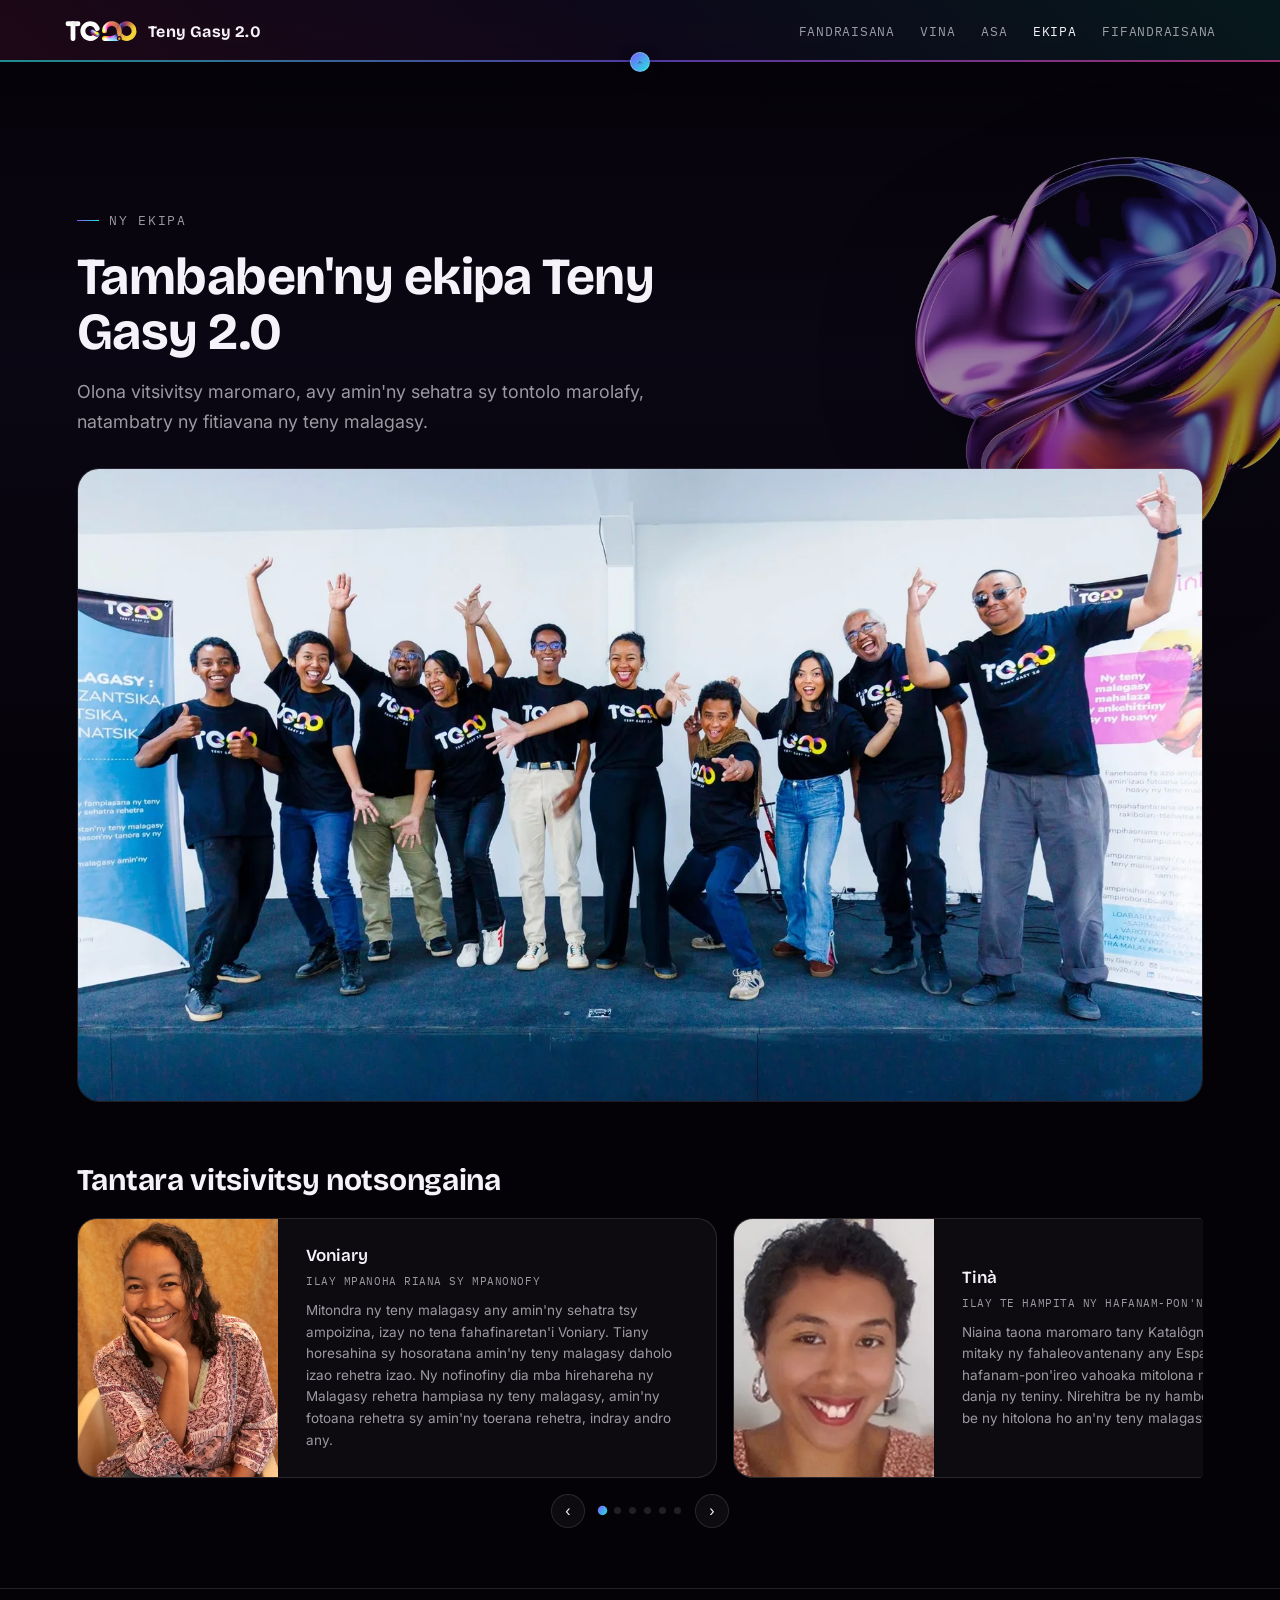
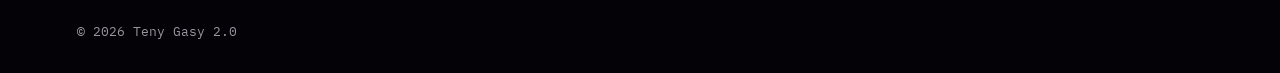
==== ekipa.html @ e1ec0924 "Add files via upload" ====
<!doctype html>
<html lang="mg">
<head>
<meta charset="utf-8" />
<meta name="viewport" content="width=device-width,initial-scale=1" />
<title>Ekipa — Teny Gasy 2.0</title>
<link rel="preconnect" href="https://fonts.googleapis.com">
<link rel="preconnect" href="https://fonts.gstatic.com" crossorigin>
<link href="https://fonts.googleapis.com/css2?family=Bricolage+Grotesque:opsz,wght@12..96,400..800&family=Inter:wght@400;500;600&family=IBM+Plex+Mono:wght@500&display=swap" rel="stylesheet">
<link rel="icon" type="image/svg+xml" href="assets/logo-icon.svg">
<link rel="stylesheet" href="styles.css">
<script src="header.js" defer></script>
<script src="carousel.js" defer></script>
</head>
<body>

<header>
  <div class="header-inner">
  <a href="index.html" class="brand">
    <img class="brand-mark" src="assets/logo-icon.svg" alt="" aria-hidden="true" />
    Teny Gasy 2.0
  </a>
  <nav>
    <a href="index.html">Fandraisana</a>
    <a href="vina.html">Vina</a>
    <a href="hetsika.html">Asa</a>
    <a href="ekipa.html" aria-current="page">Ekipa</a>
    <a href="fifandraisana.html">Fifandraisana</a>
  </nav>
  <button class="navburger" type="button" aria-expanded="false" aria-controls="mobile-nav" aria-label="Sokafy ny safidy">
    <span class="navburger-bar"></span>
    <span class="navburger-bar"></span>
    <span class="navburger-bar"></span>
  </button>
  </div>
  <nav class="mobile-nav" id="mobile-nav"></nav>
  <button class="header-toggle" type="button" aria-expanded="true" aria-label="Hafenoy/Aseho ny lohapejy">
    <svg viewBox="0 0 24 24" fill="none" xmlns="http://www.w3.org/2000/svg"><path d="M6 9l6 6 6-6" stroke="currentColor" stroke-width="2" stroke-linecap="round" stroke-linejoin="round"/></svg>
  </button>
</header>

<!-- EKIPA -->
<section id="ekipa" class="page-hero">
  <div class="blob-wrap"><img class="blob-img blob--ekipa" src="assets/ekipa-blob.webp" alt="" /></div>
  <div class="section-inner">
    <div class="eyebrow">Ny ekipa</div>
    <h1>Tambaben'ny ekipa Teny Gasy 2.0</h1>
    <p class="lede">Olona vitsivitsy maromaro, avy amin'ny sehatra sy tontolo marolafy, natambatry ny fitiavana ny teny malagasy.</p>

    <figure class="team-photo">
      <img src="assets/ekipa/tambabe.webp" alt="Ekipan'ny Teny Gasy 2.0" loading="lazy" />
    </figure>

    <h4 class="team-stories-title">Tantara vitsivitsy notsongaina</h4>

    <div class="carousel carousel--team" data-carousel>
      <div class="carousel-viewport"><div class="carousel-track">

        <div class="carousel-slide team-slide is-active">
          <div class="team-media"><img src="assets/ekipa/voniary.webp" alt="Voniary" loading="lazy" /></div>
          <div class="team-body">
            <h5>Voniary</h5>
            <span class="role">Ilay mpanoha riana sy mpanonofy</span>
            <p>Mitondra ny teny malagasy any amin'ny sehatra tsy ampoizina, izay no tena fahafinaretan'i Voniary. Tiany horesahina sy hosoratana amin'ny teny malagasy daholo izao rehetra izao. Ny nofinofiny dia mba hirehareha ny Malagasy rehetra hampiasa ny teny malagasy, amin'ny fotoana rehetra sy amin'ny toerana rehetra, indray andro any.</p>
          </div>
        </div>

        <div class="carousel-slide team-slide">
          <div class="team-media"><img src="assets/ekipa/tina.webp" alt="Tinà" loading="lazy" /></div>
          <div class="team-body">
            <h5>Tinà</h5>
            <span class="role">Ilay te hampita ny hafanam-pon'ny Katalàna</span>
            <p>Niaina taona maromaro tany Katalôgna sy Galisy, faritra mitaky ny fahaleovantenany any Espana i Tinà ka nahita ny hafanam-pon'ireo vahoaka mitolona mba hanomezan-danja ny teniny. Nirehitra be ny hambom-pony ka vonona be ny hitolona ho an'ny teny malagasy koa izy.</p>
          </div>
        </div>

        <div class="carousel-slide team-slide">
          <div class="team-media"><img src="assets/ekipa/hobiana.webp" alt="Hobiana" loading="lazy" /></div>
          <div class="team-body">
            <h5>Hobiana</h5>
            <span class="role">Ilay sojabe</span>
            <p>I Hobiana no zokibe mampita ny hafatra avy amin'ireo razambe. Izy no mampatsiahy hatrany ny soatoavina malagasy sy ny fanahin'ny teny malagasy ary indrindra manindrom-paingotra mba hanajana ny tsipelina sy ny fitsipipitenenana.</p>
          </div>
        </div>

        <div class="carousel-slide team-slide">
          <div class="team-media"><img src="assets/ekipa/nantenaina.webp" alt="Nantenaina" loading="lazy" /></div>
          <div class="team-body">
            <h5>Nantenaina</h5>
            <span class="role">Izandrikely tsy diso sampam-pianarana</span>
            <p>I Nantenaina irery no nisafidy hiditra ao amin'ny zanatsehatra malagasy tamin'ireo mpianatra 50 iray kilasy taminy. Izy irery koa angamba no nanao izany tao amin'io Sekoly Masina Misely. Adala angamba izy e! Izy anefa resy lahatra fa hisandratra ary hitondra ny teny malagasy hisandratra.</p>
          </div>
        </div>

        <div class="carousel-slide team-slide">
          <div class="team-media"><img src="assets/ekipa/joro.webp" alt="Joro" loading="lazy" /></div>
          <div class="team-body">
            <h5>Joro</h5>
            <span class="role">Ilay mpiondam-boky tsy mpahita tory</span>
            <p>Tsy mahita tory matetika i Joro satria maro ny fanontaniana ao an-dohany ao ka tiany hovaliana avokoa. Mamaky boky sy mamorona lahatsoratra famakafakan-kevitra no mampilamina ny sainy rehefa tonga ireny fotoana ireny. Ny olombelona, indrindra ny Malagasy no anisany lohahevitra ankafiziny.</p>
          </div>
        </div>

        <div class="carousel-slide team-slide">
          <div class="team-media"><img src="assets/ekipa/mose-njo.webp" alt="Mose Njo" loading="lazy" /></div>
          <div class="team-body">
            <h5>Mose Njo</h5>
            <span class="role">Ilay mpamoron-javatra</span>
            <p>Madagasikara hafa, misy teknôlôjia avo lenta sy fiarahamonina mandroso, efa noforoniny. Lalaoantsary miteny malagasy, efa noforoniny. Rakibolana an-jotra sy aplia ahitana voambolana malagasy aman'aliny, efa noforoniny. Dia mbola tsy mitsahatra mamorona ho an'ny teny malagasy foana izy hatramin'izao.</p>
          </div>
        </div>

      </div></div>
      <div class="carousel-controls">
        <button class="carousel-arrow prev" type="button" aria-label="Mpikambana teo aloha">‹</button>
        <div class="carousel-dots"></div>
        <button class="carousel-arrow next" type="button" aria-label="Mpikambana manaraka">›</button>
      </div>
    </div>
  </div>
</section>

<footer>
  <p>© 2026 Teny Gasy 2.0</p>
</footer>



</body>
</html>
---- styles.css ----
:root{
  --bg:#040207;
  --ink:#f6f2fa;
  --muted:rgba(246,242,250,.62);
  --line:rgba(246,242,250,.12);
  --surface:rgba(255,255,255,.04);
  --violet:#7c5cff;
  --magenta:#ff3ea5;
  --cyan:#20e6dd;
  --gold:#ffb020;

  --display: "Bricolage Grotesque", ui-sans-serif, system-ui, sans-serif;
  --body: "Inter", ui-sans-serif, system-ui, sans-serif;
  --mono: "IBM Plex Mono", ui-monospace, monospace;
}

*{box-sizing:border-box}
html{scroll-behavior:smooth}
body{
  margin:0;
  background: linear-gradient(180deg, transparent, rgba(124,92,255,.05) 40%, transparent) fixed, var(--bg);
  color:var(--ink);
  font-family:var(--body);
  -webkit-font-smoothing:antialiased;
  overflow-x:hidden;
}

a{color:inherit}

::selection{ background: var(--violet); color:#fff; }

/* ---------- signature visuals (real liquid-glass renders) ---------- */

.blob-wrap{
  position:absolute;
  inset:0;
  pointer-events:none;
  z-index:0;
  overflow:hidden;
}

.blob-img{
  position:absolute;
  animation: drift 26s ease-in-out infinite;
  will-change: transform;
  filter: drop-shadow(0 20px 50px rgba(0,0,0,.5));
}

@keyframes drift{
  0%,100%{ transform: translate3d(0,0,0) rotate(0deg) scale(1); }
  50%{ transform: translate3d(0,-16px,0) rotate(2deg) scale(1.02); }
}

@media (prefers-reduced-motion: reduce){
  .blob-img{ animation: none; }
}

.blob--hero{
  top:-6%; right:-8%;
  width:min(58vw, 78vh, 680px);
  opacity:.95;
}

.blob--vina{
  width:min(38vw, 460px);
  top:-40px; right:-20px;
  opacity:.95;
}

.blob--hetsika{
  width:min(50vw, 620px);
  bottom:-80px; right:-60px;
  opacity:.8;
}

.blob--ekipa{
  width:min(38vw, 460px);
  top:60px; right:-60px;
  opacity:.6;
}

.blob--contact{
  width:min(40vw, 480px);
  bottom:-100px; right:-60px;
  opacity:.7;
}

header{
  position:sticky; top:0; z-index:50;
  padding:20px clamp(20px,5vw,64px);
  background:
    linear-gradient(220deg, rgba(32,230,221,.10), rgba(124,92,255,.08) 50%, rgba(255,62,165,.10)),
    rgba(4,2,7,.78);
  backdrop-filter: blur(14px);
  transition: padding .35s ease;
}
header::after{
  content:"";
  position:absolute; left:0; right:0; bottom:0;
  height:2px;
  background: linear-gradient(90deg, var(--cyan), var(--violet), var(--magenta));
  opacity:.6;
}

.header-inner{
  display:flex; align-items:center; justify-content:space-between;
  max-height:60px;
  opacity:1;
  overflow:hidden;
  transition: max-height .35s ease, opacity .25s ease .05s;
}

header.is-collapsed{ padding-top:7px; padding-bottom:7px; }
header.is-collapsed .header-inner{
  max-height:0;
  opacity:0;
  pointer-events:none;
  transition: max-height .3s ease, opacity .15s ease;
}

.header-toggle{
  position:absolute; left:50%; bottom:-10px; transform:translateX(-50%);
  width:20px; height:20px;
  display:flex; align-items:center; justify-content:center;
  border-radius:50%;
  border:1px solid rgba(255,255,255,.22);
  background: linear-gradient(135deg, var(--violet), var(--cyan));
  color:#04020c;
  cursor:pointer;
  box-shadow: 0 4px 14px rgba(0,0,0,.4);
  z-index:3;
  transition: transform .2s ease;
}
.header-toggle:hover{ transform:translateX(-50%) scale(1.1); }
.header-toggle svg{
  width:13px; height:13px;
  transform: rotate(180deg);
  transition: transform .3s ease;
}
header.is-collapsed .header-toggle svg{ transform: rotate(0deg); }

.brand{
  display:flex; align-items:center; gap:10px;
  font-family:var(--display);
  font-weight:700;
  font-size:16px;
  letter-spacing:.2px;
  text-decoration:none;
}
.brand-mark{
  width:auto;height:22px;
  display:block;
}

nav{ display:flex; gap:clamp(14px,2vw,30px); }
nav a{
  font-family:var(--mono);
  font-size:12.5px;
  text-transform:uppercase;
  letter-spacing:.06em;
  text-decoration:none;
  color:var(--muted);
  transition: color .2s ease;
}
nav a:hover{ color:var(--ink); }
nav a[aria-current="page"]{ color:var(--ink); }

.navburger{
  display:none;
  flex-direction:column;
  align-items:stretch;
  justify-content:center;
  gap:5px;
  width:32px; height:32px;
  padding:0;
  background:none;
  border:none;
  cursor:pointer;
  flex:0 0 auto;
}
.navburger-bar{
  display:block;
  width:100%; height:2px;
  border-radius:2px;
  background: var(--ink);
  transition: transform .25s ease, opacity .2s ease;
}
header.nav-open .navburger-bar:nth-child(1){ transform: translateY(7px) rotate(45deg); }
header.nav-open .navburger-bar:nth-child(2){ opacity:0; }
header.nav-open .navburger-bar:nth-child(3){ transform: translateY(-7px) rotate(-45deg); }

.mobile-nav{
  display:none;
  flex-direction:column;
  position:absolute; top:100%; left:0; right:0;
  background: rgba(4,2,7,.97);
  backdrop-filter: blur(16px);
  border-top:1px solid var(--line);
  max-height:0;
  overflow:hidden;
  transition: max-height .35s ease;
}
.mobile-nav a{
  padding:17px clamp(20px,5vw,64px);
  font-family:var(--mono);
  font-size:13px;
  text-transform:uppercase;
  letter-spacing:.06em;
  text-decoration:none;
  color:var(--muted);
  border-bottom:1px solid var(--line);
}
.mobile-nav a:last-child{ border-bottom:none; }
.mobile-nav a[aria-current="page"]{ color:var(--ink); }

header.nav-open .mobile-nav{ max-height:70vh; }

section{ position:relative; padding: 120px clamp(20px,6vw,90px); }
.section-inner{ position:relative; z-index:2; max-width:1180px; margin:0 auto; }

.eyebrow{
  font-family:var(--mono);
  font-size:12.5px;
  letter-spacing:.14em;
  text-transform:uppercase;
  color:var(--muted);
  display:flex; align-items:center; gap:10px;
  margin-bottom:22px;
}
.eyebrow::before{
  content:"";
  width:22px; height:1px;
  background: linear-gradient(90deg, var(--violet), var(--cyan));
}

h1,h2,h3{
  font-family:var(--display);
  font-weight:700;
  line-height:1.05;
  letter-spacing:-.01em;
  margin:0;
}

.lede{
  font-size:clamp(16px,1.4vw,19px);
  line-height:1.65;
  color:var(--muted);
  max-width:60ch;
}

.btn{
  display:inline-flex; align-items:center; gap:8px;
  font-family:var(--mono);
  font-size:13px;
  letter-spacing:.04em;
  text-transform:uppercase;
  text-decoration:none;
  color:var(--ink);
  background:var(--surface);
  border:1px solid var(--line);
  padding:13px 20px;
  border-radius:999px;
  transition: border-color .2s ease, transform .15s ease, background .2s ease;
}
.btn:hover{ border-color: rgba(255,255,255,.35); transform: translateY(-1px); }
.btn::after{ content:"→"; transition: transform .2s ease; }
.btn:hover::after{ transform: translateX(3px); }

.btn--solid{
  background: linear-gradient(120deg, var(--violet), var(--magenta));
  border-color: transparent;
  color:#fff;
  font-weight:600;
}

/* ---------- hero (fandraisana) ---------- */

#fandraisana{ padding-top:96px; padding-bottom:40px; min-height:76vh; display:flex; align-items:center; }
#fandraisana .section-inner{ width:100%; }

.hero-copy{ max-width:780px; }
.hero-copy h1{ font-size:clamp(38px, 6vw, 74px); margin:18px 0 22px 0; }
.hero-copy .lede{ margin-bottom:34px; max-width:56ch; }

.hero-cta{ display:flex; gap:14px; flex-wrap:wrap; }

/* ---------- tenin'ny filoha (statement) ---------- */

#teninny-filoha{ padding-top:0; padding-bottom:60px; }

.statement-card{
  position:relative;
  max-width:980px;
  margin-top:40px;
  display:grid;
  grid-template-columns:minmax(220px,280px) 1fr;
  border:1px solid var(--line);
  border-radius:24px;
  background:var(--surface);
  overflow:hidden;
}

.statement-media{ position:relative; min-height:100%; background:var(--bg); }
.statement-media img{
  position:absolute; inset:0;
  width:100%; height:100%;
  object-fit:cover;
  object-position:60% 30%;
  display:block;
}

.statement-body{
  position:relative;
  padding:52px clamp(24px,4vw,56px) 44px;
}

.quote-mark{
  position:absolute;
  top:-6px; left:clamp(20px,4vw,50px);
  font-family:var(--display);
  font-weight:800;
  font-size:150px;
  line-height:1;
  color:transparent;
  -webkit-text-stroke:1px rgba(255,255,255,.16);
  pointer-events:none;
  user-select:none;
}

.statement{ position:relative; z-index:1; max-width:760px; display:grid; gap:20px; margin-top:0; }
.statement p{ color:var(--muted); font-size:16px; line-height:1.75; margin:0; }
.statement em{ font-style:italic; color:var(--ink); }

.statement p:first-of-type::first-letter{
  font-family:var(--display);
  font-weight:800;
  font-size:3.4em;
  line-height:.75;
  float:left;
  padding-right:12px;
  margin-top:6px;
  background:linear-gradient(120deg, var(--violet), var(--magenta));
  -webkit-background-clip:text;
  background-clip:text;
  color:transparent;
}

.statement-card .signature{
  position:relative; z-index:1;
  margin-top:30px;
  padding-top:22px;
  border-top:1px solid var(--line);
  font-family:var(--mono);
  font-size:12.5px;
  letter-spacing:.06em;
  text-transform:uppercase;
  color:var(--muted);
}

@media (max-width:700px){
  .statement-card{ grid-template-columns:1fr; }
  .statement-media{ min-height:260px; }
  #fandraisana{ padding-top:76px; min-height:auto; }
}

/* ---------- page hero (sous-pages) ---------- */

.page-hero{ padding-top:150px; padding-bottom:60px; }
.page-hero h1{ font-size:clamp(32px,4.6vw,52px); max-width:18ch; }

/* ---------- vina ---------- */


.vina-grid{
  display:grid;
  grid-template-columns: 1fr 1fr;
  gap:60px;
  align-items:stretch;
  margin-top:52px;
}

.goal-list{ list-style:none; margin:0; padding:0; display:grid; gap:22px; }
.goal-list li{ display:flex; gap:16px; padding-bottom:22px; border-bottom:1px solid var(--line); }
.goal-list li:last-child{ border-bottom:none; padding-bottom:0; }

.goal-list h4{ font-family:var(--display); font-size:17px; margin:0 0 6px 0; font-weight:600; }
.goal-list p{ margin:0; color:var(--muted); font-size:14px; line-height:1.6; }

/* enlarged goal cards on the Vina page, to fill the height next to the statement column */
#vina .goal-list{
  display:grid;
  grid-template-rows:repeat(3,1fr);
  gap:20px;
  height:100%;
}
#vina .goal-list li{
  display:flex; align-items:center; gap:22px;
  padding:30px clamp(22px,2.4vw,34px);
  border:1px solid var(--line);
  border-radius:20px;
  background:var(--surface);
  transition: border-color .25s ease, transform .25s ease;
}
#vina .goal-list li:hover{ border-color: rgba(255,255,255,.28); transform: translateY(-2px); }

.goal-arrow{
  flex:0 0 auto;
  width:42px; height:42px;
  display:flex; align-items:center; justify-content:center;
}
.goal-arrow svg{ width:100%; height:100%; transition: transform .25s ease; }
#vina .goal-list li:hover .goal-arrow svg{ transform: translate(3px,-3px); }

#vina .goal-list p{ color:var(--ink); font-size:16.5px; line-height:1.55; font-weight:500; }

/* ---------- hetsika (carousels par rubrique) ---------- */

.rubriques{ margin-top:16px; }
.rubrique{ margin-bottom:64px; }
.rubrique:last-child{ margin-bottom:0; }
.rubrique h4{
  font-family:var(--display);
  font-weight:700;
  font-size:clamp(22px, 2.6vw, 30px);
  letter-spacing:-.01em;
  text-transform:none;
  color:var(--ink);
  margin-bottom:20px;
}

.rubrique-desc{
  margin:-8px 0 22px 0;
  color:var(--muted);
  font-size:15px;
  line-height:1.75;
  max-width:900px;
}

.carousel{ position:relative; }

.carousel-viewport{
  overflow:hidden;
  border-radius:4px;
}

.carousel-track{
  display:flex;
  gap:16px;
  cursor:grab;
  touch-action:pan-y;
  will-change:transform;
  transition: transform .5s cubic-bezier(.22,.85,.32,1);
  -webkit-user-select:none;
  user-select:none;
}
.carousel-track.is-dragging{
  transition:none;
  cursor:grabbing;
}

.carousel-slide{
  position:relative;
  flex:0 0 auto;
  width:min(560px, 84vw);
  aspect-ratio:16/10;
  border-radius:20px;
  overflow:hidden;
  border:1px solid var(--line);
  background:var(--bg);
  margin:0;
}
.carousel-slide img{
  width:100%; height:100%;
  object-fit:cover;
  display:block;
  -webkit-user-drag:none;
  pointer-events:none;
}
.carousel-slide figcaption{
  position:absolute; inset:auto 0 0 0;
  display:flex; flex-direction:column; gap:4px;
  padding:26px clamp(18px,3vw,28px) 18px;
  background:linear-gradient(180deg, transparent, rgba(4,2,7,.92) 65%);
  opacity:0;
  transform:translateY(10px);
  transition: opacity .45s ease, transform .45s ease;
}
.carousel-slide.is-active figcaption{ opacity:1; transform:translateY(0); }

.rc-title{ font-family:var(--display); font-weight:600; font-size:15.5px; color:var(--ink); }
.rc-date{ font-family:var(--mono); font-size:11px; letter-spacing:.06em; text-transform:uppercase; color:var(--muted); }

.carousel-controls{
  display:flex; align-items:center; justify-content:center;
  gap:14px; margin-top:16px;
}
.carousel-arrow{
  width:34px; height:34px; border-radius:50%;
  border:1px solid var(--line); background:var(--surface);
  color:var(--ink); font-size:16px; line-height:1;
  cursor:pointer;
  display:flex; align-items:center; justify-content:center;
  transition: border-color .2s ease, transform .15s ease;
}
.carousel-arrow:hover{ border-color:rgba(255,255,255,.35); transform:translateY(-1px); }

.carousel-dots{ display:flex; gap:8px; }
.carousel-dot{
  width:7px; height:7px; border-radius:50%;
  background:var(--line); border:none; padding:0;
  cursor:pointer;
  transition: background .2s ease, transform .2s ease;
}
.carousel-dot.is-active{
  background: linear-gradient(120deg, var(--violet), var(--cyan));
  transform: scale(1.35);
}

.rubrique--links{ padding-top:36px; border-top:1px solid var(--line); }
.link-row{ display:flex; gap:12px; flex-wrap:wrap; margin-top:18px; }

.section-subhead{
  font-size:20px;
  margin-top:64px;
}

/* ---------- ekipa ---------- */

.team-photo{
  margin:32px 0 60px 0;
  border-radius:22px;
  overflow:hidden;
  border:1px solid var(--line);
  aspect-ratio:16/9;
}
.team-photo img{ width:100%; height:100%; object-fit:cover; display:block; }

.team-stories-title{
  font-family:var(--display);
  font-weight:700;
  font-size:clamp(22px, 2.6vw, 30px);
  letter-spacing:-.01em;
  color:var(--ink);
  margin-bottom:20px;
}

.carousel--team .carousel-slide{
  width:min(640px, 88vw);
  aspect-ratio:auto;
  display:grid;
  grid-template-columns:200px 1fr;
  background:var(--surface);
}
.team-media{ position:relative; }
.team-media img{ position:absolute; inset:0; width:100%; height:100%; object-fit:cover; display:block; }
.team-body{
  padding:26px 28px;
  display:flex;
  flex-direction:column;
  justify-content:center;
  gap:8px;
}
.team-body h5{ font-family:var(--display); font-size:17px; margin:0; font-weight:600; color:var(--ink); }
.team-body .role{ font-family:var(--mono); font-size:11px; letter-spacing:.05em; text-transform:uppercase; color:var(--muted); }
.team-body p{ margin:4px 0 0 0; font-size:13.5px; line-height:1.6; color:var(--muted); }

@media (max-width:600px){
  .carousel--team .carousel-slide{ grid-template-columns:1fr; }
  .team-media{ height:220px; }
  .team-media img{ object-position: center 18%; }
  .team-media img[src*="tina"]{ object-position: center 30%; }
  .team-media img[src*="mose-njo"]{ object-position: center 30%; }
  .team-media img[src*="joro"]{ object-position: center 32%; }
}

/* ---------- fifandraisana ---------- */

#fifandraisana{ padding-bottom:140px; }

.reason-list{
  display:grid;
  grid-template-columns:repeat(3, 1fr);
  gap:16px;
  margin-top:40px;
  max-width:900px;
}
.reason-item{
  display:flex; flex-direction:column; gap:16px;
  padding:24px;
  border:1px solid var(--line);
  border-radius:18px;
  background:var(--surface);
}
.reason-icon{
  width:36px; height:36px;
  display:flex; align-items:center; justify-content:center;
}
.reason-icon svg{ width:100%; height:100%; }
.reason-item p{ margin:0; font-size:14.5px; line-height:1.6; color:var(--muted); }

.contact-grid{
  margin-top:52px;
  display:grid;
  grid-template-columns:repeat(auto-fit,minmax(240px,1fr));
  gap:16px;
}

.contact-card{
  border:1px solid var(--line);
  border-radius:18px;
  padding:22px;
  background:var(--surface);
  display:flex; flex-direction:column; gap:14px;
}

.contact-icon{
  width:38px; height:38px;
  border-radius:12px;
  border:1px solid var(--line);
  display:flex; align-items:center; justify-content:center;
}
.contact-icon svg{ width:19px; height:19px; }

.contact-card .label{ font-family:var(--mono); font-size:11.5px; text-transform:uppercase; letter-spacing:.06em; color:var(--muted); }
.contact-card .value{ font-size:15px; word-break:break-word; }
.contact-card .btn{ align-self:flex-start; }

.contact-link{
  display:inline-flex; align-items:center; gap:6px;
  font-family:var(--display);
  font-weight:600;
  font-size:15px;
  color:var(--ink);
  text-decoration:none;
  align-self:flex-start;
}
.contact-link .arrow{
  transition: transform .2s ease;
  color:var(--cyan);
}
.contact-link:hover .arrow{ transform: translate(3px,-3px); }

footer{
  padding:34px clamp(20px,6vw,90px);
  border-top:1px solid var(--line);
  display:flex; justify-content:space-between; align-items:center;
  flex-wrap:wrap; gap:12px;
}
footer p{ margin:0; font-size:12.5px; color:var(--muted); font-family:var(--mono); }

/* ---------- responsive ---------- */

@media (max-width: 860px){
  .header-inner > nav{ display:none; }
  .navburger{ display:flex; }
  .mobile-nav{ display:flex; }
  .vina-grid{ grid-template-columns:1fr; gap:36px; }
  #vina .goal-list{ height:auto; }
  .blob--hero{ width:80vw; height:80vw; top:-4%; right:-20%; opacity:.7; }
  .reason-list{ grid-template-columns:1fr; }
}

@media (max-width:520px){
  .carousel--team .carousel-slide{ width:min(420px, 88vw); }
  .statement-body{ padding-left:clamp(20px,4vw,56px); padding-right:clamp(20px,4vw,56px); }
  footer{ flex-direction:column; align-items:flex-start; }
}

/* placé en dernier pour bien l'emporter sur les règles non-responsive ci-dessus */
@media (max-width:700px){
  section{ padding-top:72px; padding-bottom:72px; }
  .page-hero{ padding-top:100px; padding-bottom:36px; }
  #fifandraisana{ padding-bottom:80px; }
}

:focus-visible{ outline:2px solid var(--cyan); outline-offset:3px; }
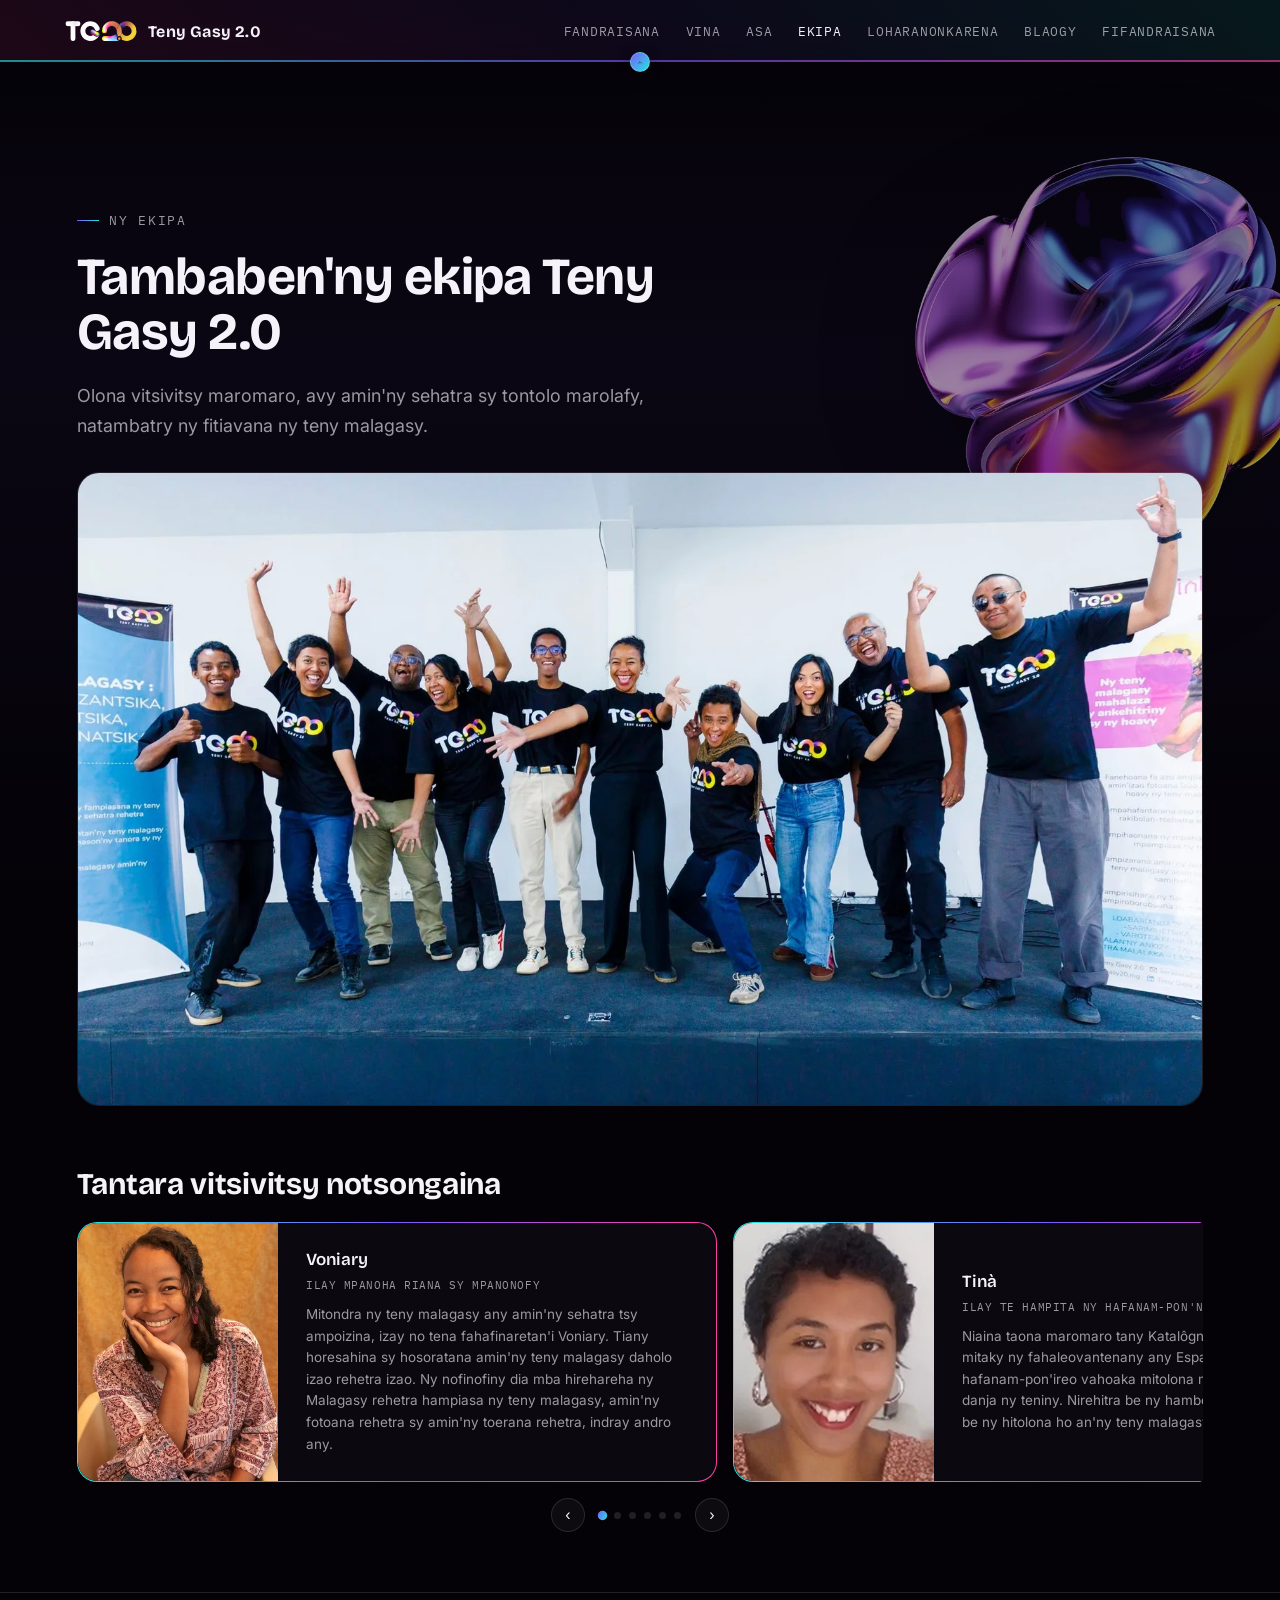
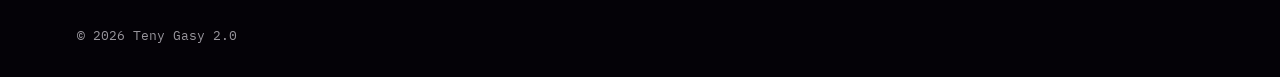
==== commit a4b013f4: "Add files via upload" ====
--- a/ekipa.html
+++ b/ekipa.html
@@ -9,8 +9,7 @@
 <link href="https://fonts.googleapis.com/css2?family=Bricolage+Grotesque:opsz,wght@12..96,400..800&family=Inter:wght@400;500;600&family=IBM+Plex+Mono:wght@500&display=swap" rel="stylesheet">
 <link rel="icon" type="image/svg+xml" href="assets/logo-icon.svg">
 <link rel="stylesheet" href="styles.css">
-<script src="header.js" defer></script>
-<script src="carousel.js" defer></script>
+<script src="main.js" defer></script>
 </head>
 <body>
 
@@ -25,6 +24,8 @@
     <a href="vina.html">Vina</a>
     <a href="hetsika.html">Asa</a>
     <a href="ekipa.html" aria-current="page">Ekipa</a>
+    <a href="loharanonkarena.html">Loharanonkarena</a>
+    <a href="blaogy.html">Blaogy</a>
     <a href="fifandraisana.html">Fifandraisana</a>
   </nav>
   <button class="navburger" type="button" aria-expanded="false" aria-controls="mobile-nav" aria-label="Sokafy ny safidy">
@@ -43,70 +44,82 @@
 <section id="ekipa" class="page-hero">
   <div class="blob-wrap"><img class="blob-img blob--ekipa" src="assets/ekipa-blob.webp" alt="" /></div>
   <div class="section-inner">
-    <div class="eyebrow">Ny ekipa</div>
-    <h1>Tambaben'ny ekipa Teny Gasy 2.0</h1>
-    <p class="lede">Olona vitsivitsy maromaro, avy amin'ny sehatra sy tontolo marolafy, natambatry ny fitiavana ny teny malagasy.</p>
+    <div class="eyebrow reveal">Ny ekipa</div>
+    <h1 class="reveal">Tambaben'ny ekipa Teny Gasy 2.0</h1>
+    <p class="lede reveal">Olona vitsivitsy maromaro, avy amin'ny sehatra sy tontolo marolafy, natambatry ny fitiavana ny teny malagasy.</p>
 
-    <figure class="team-photo">
+    <figure class="team-photo reveal">
       <img src="assets/ekipa/tambabe.webp" alt="Ekipan'ny Teny Gasy 2.0" loading="lazy" />
     </figure>
 
-    <h4 class="team-stories-title">Tantara vitsivitsy notsongaina</h4>
+    <h4 class="team-stories-title reveal">Tantara vitsivitsy notsongaina</h4>
 
-    <div class="carousel carousel--team" data-carousel>
+    <div class="carousel carousel--team reveal" data-carousel>
       <div class="carousel-viewport"><div class="carousel-track">
 
         <div class="carousel-slide team-slide is-active">
+          <div class="team-slide-inner">
           <div class="team-media"><img src="assets/ekipa/voniary.webp" alt="Voniary" loading="lazy" /></div>
           <div class="team-body">
             <h5>Voniary</h5>
             <span class="role">Ilay mpanoha riana sy mpanonofy</span>
             <p>Mitondra ny teny malagasy any amin'ny sehatra tsy ampoizina, izay no tena fahafinaretan'i Voniary. Tiany horesahina sy hosoratana amin'ny teny malagasy daholo izao rehetra izao. Ny nofinofiny dia mba hirehareha ny Malagasy rehetra hampiasa ny teny malagasy, amin'ny fotoana rehetra sy amin'ny toerana rehetra, indray andro any.</p>
           </div>
+          </div>
         </div>
 
         <div class="carousel-slide team-slide">
+          <div class="team-slide-inner">
           <div class="team-media"><img src="assets/ekipa/tina.webp" alt="Tinà" loading="lazy" /></div>
           <div class="team-body">
             <h5>Tinà</h5>
             <span class="role">Ilay te hampita ny hafanam-pon'ny Katalàna</span>
             <p>Niaina taona maromaro tany Katalôgna sy Galisy, faritra mitaky ny fahaleovantenany any Espana i Tinà ka nahita ny hafanam-pon'ireo vahoaka mitolona mba hanomezan-danja ny teniny. Nirehitra be ny hambom-pony ka vonona be ny hitolona ho an'ny teny malagasy koa izy.</p>
           </div>
+          </div>
         </div>
 
         <div class="carousel-slide team-slide">
+          <div class="team-slide-inner">
           <div class="team-media"><img src="assets/ekipa/hobiana.webp" alt="Hobiana" loading="lazy" /></div>
           <div class="team-body">
             <h5>Hobiana</h5>
             <span class="role">Ilay sojabe</span>
             <p>I Hobiana no zokibe mampita ny hafatra avy amin'ireo razambe. Izy no mampatsiahy hatrany ny soatoavina malagasy sy ny fanahin'ny teny malagasy ary indrindra manindrom-paingotra mba hanajana ny tsipelina sy ny fitsipipitenenana.</p>
           </div>
+          </div>
         </div>
 
         <div class="carousel-slide team-slide">
+          <div class="team-slide-inner">
           <div class="team-media"><img src="assets/ekipa/nantenaina.webp" alt="Nantenaina" loading="lazy" /></div>
           <div class="team-body">
             <h5>Nantenaina</h5>
             <span class="role">Izandrikely tsy diso sampam-pianarana</span>
             <p>I Nantenaina irery no nisafidy hiditra ao amin'ny zanatsehatra malagasy tamin'ireo mpianatra 50 iray kilasy taminy. Izy irery koa angamba no nanao izany tao amin'io Sekoly Masina Misely. Adala angamba izy e! Izy anefa resy lahatra fa hisandratra ary hitondra ny teny malagasy hisandratra.</p>
           </div>
+          </div>
         </div>
 
         <div class="carousel-slide team-slide">
+          <div class="team-slide-inner">
           <div class="team-media"><img src="assets/ekipa/joro.webp" alt="Joro" loading="lazy" /></div>
           <div class="team-body">
             <h5>Joro</h5>
             <span class="role">Ilay mpiondam-boky tsy mpahita tory</span>
             <p>Tsy mahita tory matetika i Joro satria maro ny fanontaniana ao an-dohany ao ka tiany hovaliana avokoa. Mamaky boky sy mamorona lahatsoratra famakafakan-kevitra no mampilamina ny sainy rehefa tonga ireny fotoana ireny. Ny olombelona, indrindra ny Malagasy no anisany lohahevitra ankafiziny.</p>
           </div>
+          </div>
         </div>
 
         <div class="carousel-slide team-slide">
+          <div class="team-slide-inner">
           <div class="team-media"><img src="assets/ekipa/mose-njo.webp" alt="Mose Njo" loading="lazy" /></div>
           <div class="team-body">
             <h5>Mose Njo</h5>
             <span class="role">Ilay mpamoron-javatra</span>
             <p>Madagasikara hafa, misy teknôlôjia avo lenta sy fiarahamonina mandroso, efa noforoniny. Lalaoantsary miteny malagasy, efa noforoniny. Rakibolana an-jotra sy aplia ahitana voambolana malagasy aman'aliny, efa noforoniny. Dia mbola tsy mitsahatra mamorona ho an'ny teny malagasy foana izy hatramin'izao.</p>
+          </div>
           </div>
         </div>
 
@@ -124,7 +137,5 @@
   <p>© 2026 Teny Gasy 2.0</p>
 </footer>
 
-
-
 </body>
 </html>
--- a/styles.css
+++ b/styles.css
@@ -7,7 +7,6 @@
   --violet:#7c5cff;
   --magenta:#ff3ea5;
   --cyan:#20e6dd;
-  --gold:#ffb020;
 
   --display: "Bricolage Grotesque", ui-sans-serif, system-ui, sans-serif;
   --body: "Inter", ui-sans-serif, system-ui, sans-serif;
@@ -242,11 +241,13 @@
 }
 
 .lede{
+  margin:0;
   font-size:clamp(16px,1.4vw,19px);
   line-height:1.65;
   color:var(--muted);
   max-width:60ch;
 }
+.lede--full{ max-width:none; }
 
 .btn{
   display:inline-flex; align-items:center; gap:8px;
@@ -266,13 +267,6 @@
 .btn::after{ content:"→"; transition: transform .2s ease; }
 .btn:hover::after{ transform: translateX(3px); }
 
-.btn--solid{
-  background: linear-gradient(120deg, var(--violet), var(--magenta));
-  border-color: transparent;
-  color:#fff;
-  font-weight:600;
-}
-
 /* ---------- hero (fandraisana) ---------- */
 
 #fandraisana{ padding-top:96px; padding-bottom:40px; min-height:76vh; display:flex; align-items:center; }
@@ -280,23 +274,93 @@
 
 .hero-copy{ max-width:780px; }
 .hero-copy h1{ font-size:clamp(38px, 6vw, 74px); margin:18px 0 22px 0; }
-.hero-copy .lede{ margin-bottom:34px; max-width:56ch; }
-
-.hero-cta{ display:flex; gap:14px; flex-wrap:wrap; }
+
+/* cartes de navigation vers les 6 autres pages */
+.nav-cards{
+  display:grid;
+  grid-template-columns:1fr 1fr;
+  gap:18px;
+}
+
+.nav-card{
+  display:block;
+  border-radius:22px;
+  padding:1.5px;
+  background: linear-gradient(90deg, var(--cyan), var(--violet), var(--magenta));
+  text-decoration:none;
+  color:var(--ink);
+  transition: transform .3s ease, filter .3s ease;
+}
+.nav-card:hover{
+  transform:translateY(-4px);
+  filter: brightness(1.3) saturate(1.2);
+}
+
+.nav-card-inner{
+  display:flex;
+  flex-direction:column;
+  height:100%;
+  padding:28.5px 24.5px;
+  border-radius:20.5px;
+  background:#0b0810;
+}
+
+.nav-card h3{ font-size:21px; margin-bottom:14px; }
+
+.nav-card-list{ list-style:none; margin:0 0 24px 0; padding:0; display:grid; gap:8px; }
+.nav-card-list--split{ grid-template-columns:1fr 1fr; column-gap:16px; }
+.nav-card-list li{
+  position:relative;
+  padding-left:15px;
+  color:var(--muted);
+  font-size:14.5px;
+  line-height:1.5;
+}
+.nav-card-list li::before{
+  content:"";
+  position:absolute; left:0; top:.55em;
+  width:6px; height:6px; border-radius:50%;
+  background: linear-gradient(135deg, var(--cyan), var(--magenta));
+}
+
+.nav-card-cta{
+  margin-top:auto;
+  align-self:flex-start;
+  display:inline-flex; align-items:center; gap:8px;
+  font-family:var(--mono); font-size:12.5px;
+  text-transform:uppercase; letter-spacing:.05em;
+  color:var(--ink);
+  padding-top:10px;
+}
+.nav-card-cta .arrow{
+  background: linear-gradient(90deg, var(--cyan), var(--magenta));
+  -webkit-background-clip:text;
+  background-clip:text;
+  color:transparent;
+  transition: transform .2s ease;
+}
+.nav-card:hover .nav-card-cta .arrow{ transform:translateX(4px); }
+
+#teasers{ padding-top:20px; }
 
 /* ---------- tenin'ny filoha (statement) ---------- */
 
-#teninny-filoha{ padding-top:0; padding-bottom:60px; }
+#teninny-filoha{ padding-top:0; }
 
 .statement-card{
   position:relative;
   max-width:980px;
   margin-top:40px;
+  border-radius:24px;
+  padding:1px;
+  background: linear-gradient(90deg, var(--cyan), var(--violet), var(--magenta));
+}
+
+.statement-card-inner{
   display:grid;
   grid-template-columns:minmax(220px,280px) 1fr;
-  border:1px solid var(--line);
-  border-radius:24px;
-  background:var(--surface);
+  border-radius:23px;
+  background:#0b0810;
   overflow:hidden;
 }
 
@@ -358,7 +422,7 @@
 }
 
 @media (max-width:700px){
-  .statement-card{ grid-template-columns:1fr; }
+  .statement-card-inner{ grid-template-columns:1fr; }
   .statement-media{ min-height:260px; }
   #fandraisana{ padding-top:76px; min-height:auto; }
 }
@@ -366,7 +430,7 @@
 /* ---------- page hero (sous-pages) ---------- */
 
 .page-hero{ padding-top:150px; padding-bottom:60px; }
-.page-hero h1{ font-size:clamp(32px,4.6vw,52px); max-width:18ch; }
+.page-hero h1{ font-size:clamp(32px,4.6vw,52px); max-width:18ch; margin-bottom:22px; }
 
 /* ---------- vina ---------- */
 
@@ -394,14 +458,21 @@
   height:100%;
 }
 #vina .goal-list li{
+  display:block;
+  border-radius:20px;
+  border-bottom:none;
+  padding:1px;
+  background: linear-gradient(90deg, var(--cyan), var(--violet), var(--magenta));
+}
+.goal-card-inner{
   display:flex; align-items:center; gap:22px;
+  height:100%;
   padding:30px clamp(22px,2.4vw,34px);
-  border:1px solid var(--line);
-  border-radius:20px;
-  background:var(--surface);
-  transition: border-color .25s ease, transform .25s ease;
-}
-#vina .goal-list li:hover{ border-color: rgba(255,255,255,.28); transform: translateY(-2px); }
+  border-radius:19px;
+  background:#0b0810;
+  transition: transform .25s ease, filter .3s ease;
+}
+#vina .goal-list li:hover .goal-card-inner{ transform: translateY(-2px); filter: brightness(1.15) saturate(1.15); }
 
 .goal-arrow{
   flex:0 0 auto;
@@ -418,14 +489,15 @@
 .rubriques{ margin-top:16px; }
 .rubrique{ margin-bottom:64px; }
 .rubrique:last-child{ margin-bottom:0; }
-.rubrique h4{
+.rubrique h2,
+.team-stories-title,
+.section-subtitle{
   font-family:var(--display);
   font-weight:700;
   font-size:clamp(22px, 2.6vw, 30px);
   letter-spacing:-.01em;
-  text-transform:none;
   color:var(--ink);
-  margin-bottom:20px;
+  margin:0 0 20px 0;
 }
 
 .rubrique-desc{
@@ -519,9 +591,114 @@
 .rubrique--links{ padding-top:36px; border-top:1px solid var(--line); }
 .link-row{ display:flex; gap:12px; flex-wrap:wrap; margin-top:18px; }
 
-.section-subhead{
-  font-size:20px;
-  margin-top:64px;
+/* ---------- loharanonkarena (ressources) ---------- */
+
+.blob--loharanonkarena{
+  width:min(38vw, 460px);
+  top:-40px; right:-20px;
+  opacity:.55;
+}
+
+.blob--blaogy{
+  width:min(40vw, 480px);
+  top:60px; right:-60px;
+  opacity:.6;
+}
+
+.resource-card{
+  border-radius:20px;
+  padding:1.5px;
+  background: linear-gradient(90deg, var(--cyan), var(--violet), var(--magenta));
+  margin-top:28px;
+}
+
+.resource-card-inner{
+  display:grid;
+  grid-template-columns:minmax(200px,260px) 1fr;
+  border-radius:18.5px;
+  background:#0b0810;
+  overflow:hidden;
+}
+
+.resource-media{ position:relative; min-height:100%; background:var(--bg); }
+.resource-media img{
+  position:absolute; inset:0;
+  width:100%; height:100%;
+  object-fit:cover;
+  display:block;
+}
+.resource-media img[src*="vaofiteny-toekarena"]{
+  object-position:center top;
+}
+
+.resource-body{ padding:30px clamp(22px,3vw,36px); }
+
+@media (max-width:760px){
+  .resource-card-inner{ grid-template-columns:1fr; }
+  .resource-media{ min-height:220px; }
+}
+
+.resource-cols{
+  list-style:none;
+  margin:0;
+  padding:0;
+  display:grid;
+  gap:26px 30px;
+}
+.resource-cols--2{ grid-template-columns:1fr 1fr; }
+.resource-cols--3{ grid-template-columns:1fr 1fr 1fr; }
+
+.resource-cols li{
+  position:relative;
+  padding-left:16px;
+  display:flex;
+  flex-direction:column;
+  align-items:flex-start;
+  gap:8px;
+}
+.resource-cols li::before{
+  content:"";
+  position:absolute; left:0; top:.45em;
+  width:6px; height:6px; border-radius:50%;
+  background: linear-gradient(135deg, var(--cyan), var(--magenta));
+}
+
+.resource-info h3{
+  font-family:var(--display);
+  font-weight:600;
+  font-size:14.5px;
+  line-height:1.35;
+  color:var(--ink);
+  margin:0 0 4px 0;
+}
+.resource-meta{
+  margin:0;
+  font-family:var(--mono);
+  font-size:11px;
+  letter-spacing:.02em;
+  color:var(--muted);
+}
+
+.resource-link{
+  display:inline-flex; align-items:center; gap:6px;
+  font-family:var(--mono); font-size:11.5px;
+  text-transform:uppercase; letter-spacing:.05em;
+  color:var(--ink);
+  text-decoration:none;
+  white-space:nowrap;
+}
+.resource-link .arrow{
+  background: linear-gradient(90deg, var(--cyan), var(--magenta));
+  -webkit-background-clip:text;
+  background-clip:text;
+  color:transparent;
+  transition: transform .2s ease;
+}
+.resource-link:hover .arrow{ transform:translate(3px,-2px); }
+
+@media (max-width:760px){
+  .resource-cols--2,
+  .resource-cols--3{ grid-template-columns:1fr; }
 }
 
 /* ---------- ekipa ---------- */
@@ -535,21 +712,20 @@
 }
 .team-photo img{ width:100%; height:100%; object-fit:cover; display:block; }
 
-.team-stories-title{
-  font-family:var(--display);
-  font-weight:700;
-  font-size:clamp(22px, 2.6vw, 30px);
-  letter-spacing:-.01em;
-  color:var(--ink);
-  margin-bottom:20px;
-}
-
 .carousel--team .carousel-slide{
   width:min(640px, 88vw);
   aspect-ratio:auto;
+  border:none;
+  padding:1px;
+  background: linear-gradient(90deg, var(--cyan), var(--violet), var(--magenta));
+}
+.team-slide-inner{
   display:grid;
   grid-template-columns:200px 1fr;
-  background:var(--surface);
+  height:100%;
+  border-radius:19px;
+  overflow:hidden;
+  background:#0b0810;
 }
 .team-media{ position:relative; }
 .team-media img{ position:absolute; inset:0; width:100%; height:100%; object-fit:cover; display:block; }
@@ -565,7 +741,7 @@
 .team-body p{ margin:4px 0 0 0; font-size:13.5px; line-height:1.6; color:var(--muted); }
 
 @media (max-width:600px){
-  .carousel--team .carousel-slide{ grid-template-columns:1fr; }
+  .team-slide-inner{ grid-template-columns:1fr; }
   .team-media{ height:220px; }
   .team-media img{ object-position: center 18%; }
   .team-media img[src*="tina"]{ object-position: center 30%; }
@@ -585,11 +761,16 @@
   max-width:900px;
 }
 .reason-item{
+  border-radius:18px;
+  padding:1px;
+  background: linear-gradient(90deg, var(--cyan), var(--violet), var(--magenta));
+}
+.reason-item-inner{
   display:flex; flex-direction:column; gap:16px;
+  height:100%;
   padding:24px;
-  border:1px solid var(--line);
-  border-radius:18px;
-  background:var(--surface);
+  border-radius:17px;
+  background:#0b0810;
 }
 .reason-icon{
   width:36px; height:36px;
@@ -597,6 +778,8 @@
 }
 .reason-icon svg{ width:100%; height:100%; }
 .reason-item p{ margin:0; font-size:14.5px; line-height:1.6; color:var(--muted); }
+
+#fifandraisana .section-subtitle{ margin-top:64px; }
 
 .contact-grid{
   margin-top:52px;
@@ -606,11 +789,16 @@
 }
 
 .contact-card{
-  border:1px solid var(--line);
   border-radius:18px;
+  padding:1px;
+  background: linear-gradient(90deg, var(--cyan), var(--violet), var(--magenta));
+}
+.contact-card-inner{
+  display:flex; flex-direction:column; gap:14px;
+  height:100%;
   padding:22px;
-  background:var(--surface);
-  display:flex; flex-direction:column; gap:14px;
+  border-radius:17px;
+  background:#0b0810;
 }
 
 .contact-icon{
@@ -622,8 +810,6 @@
 .contact-icon svg{ width:19px; height:19px; }
 
 .contact-card .label{ font-family:var(--mono); font-size:11.5px; text-transform:uppercase; letter-spacing:.06em; color:var(--muted); }
-.contact-card .value{ font-size:15px; word-break:break-word; }
-.contact-card .btn{ align-self:flex-start; }
 
 .contact-link{
   display:inline-flex; align-items:center; gap:6px;
@@ -656,6 +842,7 @@
   .mobile-nav{ display:flex; }
   .vina-grid{ grid-template-columns:1fr; gap:36px; }
   #vina .goal-list{ height:auto; }
+  .nav-cards{ grid-template-columns:1fr; }
   .blob--hero{ width:80vw; height:80vw; top:-4%; right:-20%; opacity:.7; }
   .reason-list{ grid-template-columns:1fr; }
 }
@@ -674,3 +861,24 @@
 }
 
 :focus-visible{ outline:2px solid var(--cyan); outline-offset:3px; }
+
+/* ---------- apparition séquentielle au défilement ---------- */
+/* .reveal ne se cache qu'une fois le JS prêt (progressive enhancement) :
+   si le script ne se charge pas, le contenu reste visible par défaut. */
+body.reveal-ready .reveal{
+  opacity:0;
+  transform:translateY(22px);
+  transition: opacity .6s ease, transform .6s ease;
+}
+body.reveal-ready .reveal.is-visible{
+  opacity:1;
+  transform:none;
+}
+
+@media (prefers-reduced-motion: reduce){
+  body.reveal-ready .reveal{
+    opacity:1;
+    transform:none;
+    transition:none;
+  }
+}
